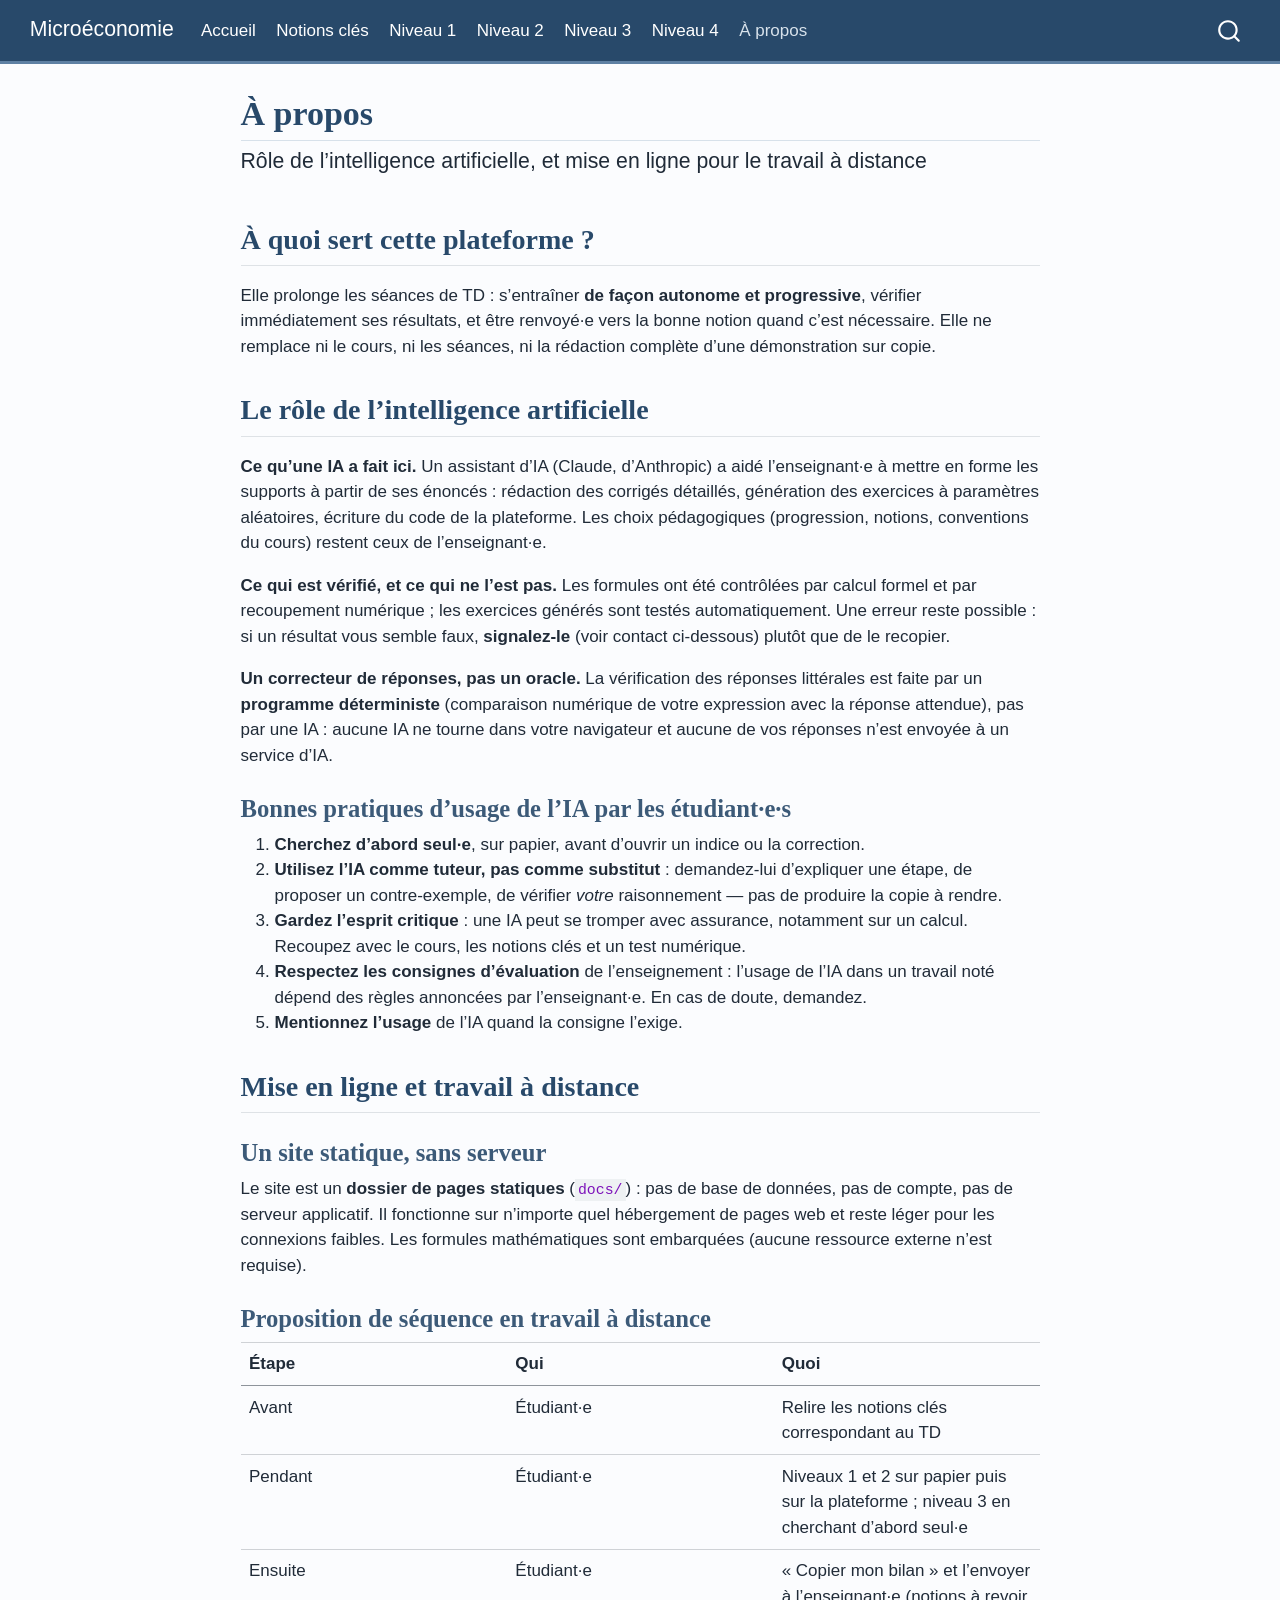
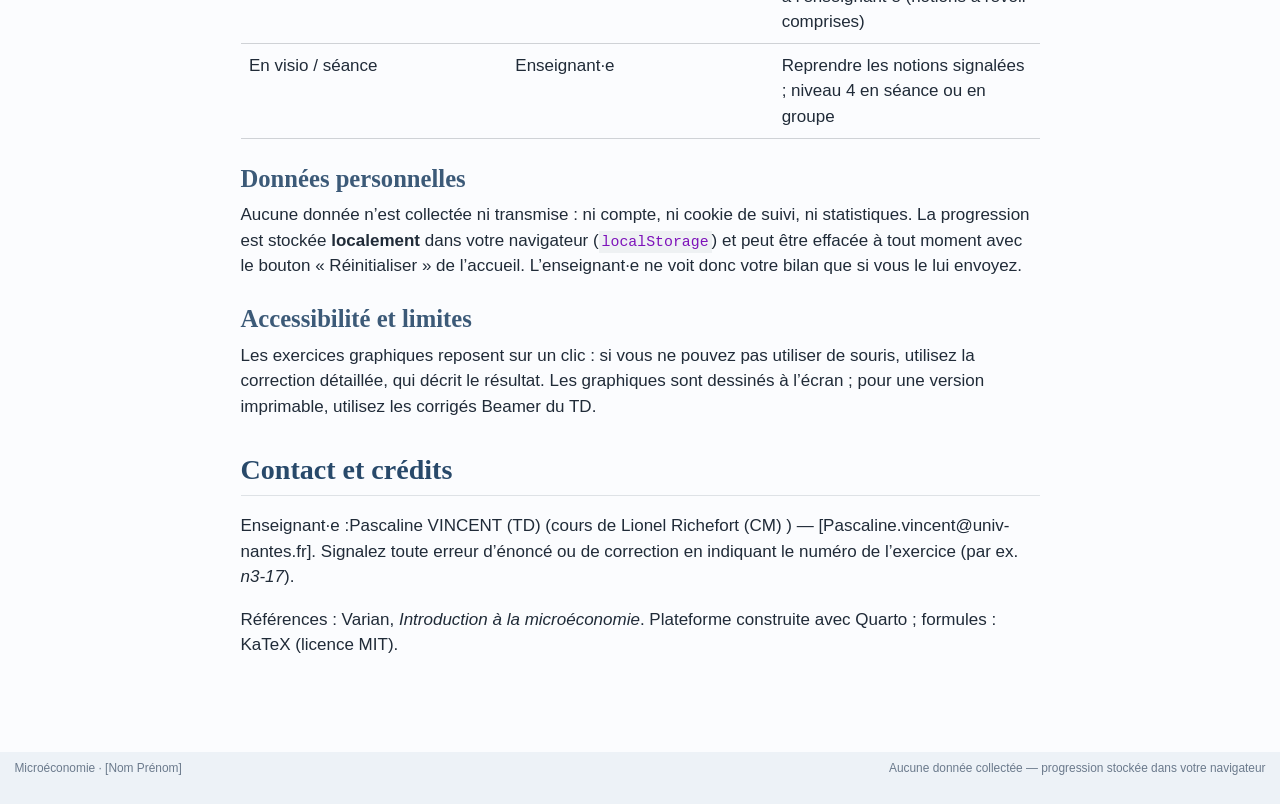
==== docs/a-propos.html @ 0ec4f23d "Add files via upload" ====
<!DOCTYPE html>
<html xmlns="http://www.w3.org/1999/xhtml" lang="fr" xml:lang="fr"><head>

<meta charset="utf-8">
<meta name="generator" content="quarto-1.9.38">

<meta name="viewport" content="width=device-width, initial-scale=1.0, user-scalable=yes">


<title>À propos – Microéconomie</title>
<style>
/* Default styles provided by pandoc.
** See https://pandoc.org/MANUAL.html#variables-for-html for config info.
*/
code{white-space: pre-wrap;}
span.smallcaps{font-variant: small-caps;}
div.columns{display: flex; gap: min(4vw, 1.5em);}
div.column{flex: auto; overflow-x: auto;}
div.hanging-indent{margin-left: 1.5em; text-indent: -1.5em;}
ul.task-list{list-style: none;}
ul.task-list li input[type="checkbox"] {
  width: 0.8em;
  margin: 0 0.8em 0.2em -1em; /* quarto-specific, see https://github.com/quarto-dev/quarto-cli/issues/4556 */ 
  vertical-align: middle;
}
</style>


<script src="site_libs/quarto-nav/quarto-nav.js"></script>
<script src="site_libs/quarto-nav/headroom.min.js"></script>
<script src="site_libs/clipboard/clipboard.min.js"></script>
<script src="site_libs/quarto-search/autocomplete.umd.js"></script>
<script src="site_libs/quarto-search/fuse.min.js"></script>
<script src="site_libs/quarto-search/quarto-search.js"></script>
<meta name="quarto:offset" content="./">
<script src="site_libs/quarto-html/quarto.js" type="module"></script>
<script src="site_libs/quarto-html/tabsets/tabsets.js" type="module"></script>
<script src="site_libs/quarto-html/popper.min.js"></script>
<script src="site_libs/quarto-html/tippy.umd.min.js"></script>
<script src="site_libs/quarto-html/anchor.min.js"></script>
<link href="site_libs/quarto-html/tippy.css" rel="stylesheet">
<link href="site_libs/quarto-html/quarto-syntax-highlighting-15634bcf2e68342d4ad2dfa704d543f6.css" rel="stylesheet" id="quarto-text-highlighting-styles">
<script src="site_libs/bootstrap/bootstrap.min.js"></script>
<link href="site_libs/bootstrap/bootstrap-icons.css" rel="stylesheet">
<link href="site_libs/bootstrap/bootstrap-a331d33c6b200ce7b95aff8e37c7d122.min.css" rel="stylesheet" append-hash="true" id="quarto-bootstrap" data-mode="light">
<script id="quarto-search-options" type="application/json">{
  "location": "navbar",
  "copy-button": false,
  "collapse-after": 3,
  "panel-placement": "end",
  "type": "overlay",
  "limit": 50,
  "keyboard-shortcut": [
    "f",
    "/",
    "s"
  ],
  "show-item-context": false,
  "language": {
    "search-no-results-text": "Pas de résultats",
    "search-matching-documents-text": "documents trouvés",
    "search-copy-link-title": "Copier le lien vers la recherche",
    "search-hide-matches-text": "Cacher les correspondances additionnelles",
    "search-more-match-text": "correspondance de plus dans ce document",
    "search-more-matches-text": "correspondances de plus dans ce document",
    "search-clear-button-title": "Effacer",
    "search-text-placeholder": "",
    "search-detached-cancel-button-title": "Annuler",
    "search-submit-button-title": "Envoyer",
    "search-label": "Recherche"
  }
}</script>


<link rel="stylesheet" href="assets/platform.css">
</head>

<body class="nav-fixed fullcontent quarto-light">

<div id="quarto-search-results"></div>
  <header id="quarto-header" class="headroom fixed-top">
    <nav class="navbar navbar-expand-lg " data-bs-theme="dark">
      <div class="navbar-container container-fluid">
      <div class="navbar-brand-container mx-auto">
    <a class="navbar-brand" href="./index.html">
    <span class="navbar-title">Microéconomie</span>
    </a>
  </div>
            <div id="quarto-search" class="" title="Recherche"></div>
          <button class="navbar-toggler" type="button" data-bs-toggle="collapse" data-bs-target="#navbarCollapse" aria-controls="navbarCollapse" role="menu" aria-expanded="false" aria-label="Basculer la navigation" onclick="if (window.quartoToggleHeadroom) { window.quartoToggleHeadroom(); }">
  <span class="navbar-toggler-icon"></span>
</button>
          <div class="collapse navbar-collapse" id="navbarCollapse">
            <ul class="navbar-nav navbar-nav-scroll me-auto">
  <li class="nav-item">
    <a class="nav-link" href="./index.html"> 
<span class="menu-text">Accueil</span></a>
  </li>  
  <li class="nav-item">
    <a class="nav-link" href="./cours.html"> 
<span class="menu-text">Notions clés</span></a>
  </li>  
  <li class="nav-item">
    <a class="nav-link" href="./niveau1.html"> 
<span class="menu-text">Niveau 1</span></a>
  </li>  
  <li class="nav-item">
    <a class="nav-link" href="./niveau2.html"> 
<span class="menu-text">Niveau 2</span></a>
  </li>  
  <li class="nav-item">
    <a class="nav-link" href="./niveau3.html"> 
<span class="menu-text">Niveau 3</span></a>
  </li>  
  <li class="nav-item">
    <a class="nav-link" href="./niveau4.html"> 
<span class="menu-text">Niveau 4</span></a>
  </li>  
  <li class="nav-item">
    <a class="nav-link active" href="./a-propos.html" aria-current="page"> 
<span class="menu-text">À propos</span></a>
  </li>  
</ul>
          </div> <!-- /navcollapse -->
            <div class="quarto-navbar-tools">
</div>
      </div> <!-- /container-fluid -->
    </nav>
</header>
<!-- content -->
<div id="quarto-content" class="quarto-container page-columns page-rows-contents page-layout-article page-navbar">
<!-- sidebar -->
<!-- margin-sidebar -->
    
<!-- main -->
<main class="content" id="quarto-document-content">

<header id="title-block-header" class="quarto-title-block default">
<div class="quarto-title">
<h1 class="title">À propos</h1>
<p class="subtitle lead">Rôle de l’intelligence artificielle, et mise en ligne pour le travail à distance</p>
</div>



<div class="quarto-title-meta">

    
  
    
  </div>
  


</header>


<div class="pv-wrap">
<section id="à-quoi-sert-cette-plateforme" class="level2">
<h2 class="anchored" data-anchor-id="à-quoi-sert-cette-plateforme">À quoi sert cette plateforme ?</h2>
<p>Elle prolonge les séances de TD : s’entraîner <strong>de façon autonome et progressive</strong>, vérifier immédiatement ses résultats, et être renvoyé·e vers la bonne notion quand c’est nécessaire. Elle ne remplace ni le cours, ni les séances, ni la rédaction complète d’une démonstration sur copie.</p>
</section>
<section id="ia" class="level2">
<h2 class="anchored" data-anchor-id="ia">Le rôle de l’intelligence artificielle</h2>
<p><strong>Ce qu’une IA a fait ici.</strong> Un assistant d’IA (Claude, d’Anthropic) a aidé l’enseignant·e à mettre en forme les supports à partir de ses énoncés : rédaction des corrigés détaillés, génération des exercices à paramètres aléatoires, écriture du code de la plateforme. Les choix pédagogiques (progression, notions, conventions du cours) restent ceux de l’enseignant·e.</p>
<p><strong>Ce qui est vérifié, et ce qui ne l’est pas.</strong> Les formules ont été contrôlées par calcul formel et par recoupement numérique ; les exercices générés sont testés automatiquement. Une erreur reste possible : si un résultat vous semble faux, <strong>signalez-le</strong> (voir contact ci-dessous) plutôt que de le recopier.</p>
<p><strong>Un correcteur de réponses, pas un oracle.</strong> La vérification des réponses littérales est faite par un <strong>programme déterministe</strong> (comparaison numérique de votre expression avec la réponse attendue), pas par une IA : aucune IA ne tourne dans votre navigateur et aucune de vos réponses n’est envoyée à un service d’IA.</p>
<section id="bonnes-pratiques-dusage-de-lia-par-les-étudiantes" class="level3">
<h3 class="anchored" data-anchor-id="bonnes-pratiques-dusage-de-lia-par-les-étudiantes">Bonnes pratiques d’usage de l’IA par les étudiant·e·s</h3>
<ol type="1">
<li><strong>Cherchez d’abord seul·e</strong>, sur papier, avant d’ouvrir un indice ou la correction.</li>
<li><strong>Utilisez l’IA comme tuteur, pas comme substitut</strong> : demandez-lui d’expliquer une étape, de proposer un contre-exemple, de vérifier <em>votre</em> raisonnement — pas de produire la copie à rendre.</li>
<li><strong>Gardez l’esprit critique</strong> : une IA peut se tromper avec assurance, notamment sur un calcul. Recoupez avec le cours, les notions clés et un test numérique.</li>
<li><strong>Respectez les consignes d’évaluation</strong> de l’enseignement : l’usage de l’IA dans un travail noté dépend des règles annoncées par l’enseignant·e. En cas de doute, demandez.</li>
<li><strong>Mentionnez l’usage</strong> de l’IA quand la consigne l’exige.</li>
</ol>
</section>
</section>
<section id="mise-en-ligne" class="level2">
<h2 class="anchored" data-anchor-id="mise-en-ligne">Mise en ligne et travail à distance</h2>
<section id="un-site-statique-sans-serveur" class="level3">
<h3 class="anchored" data-anchor-id="un-site-statique-sans-serveur">Un site statique, sans serveur</h3>
<p>Le site est un <strong>dossier de pages statiques</strong> (<code>docs/</code>) : pas de base de données, pas de compte, pas de serveur applicatif. Il fonctionne sur n’importe quel hébergement de pages web et reste léger pour les connexions faibles. Les formules mathématiques sont embarquées (aucune ressource externe n’est requise).</p>
</section>
<section id="proposition-de-séquence-en-travail-à-distance" class="level3">
<h3 class="anchored" data-anchor-id="proposition-de-séquence-en-travail-à-distance">Proposition de séquence en travail à distance</h3>
<table class="caption-top table">
<colgroup>
<col style="width: 33%">
<col style="width: 33%">
<col style="width: 33%">
</colgroup>
<thead>
<tr class="header">
<th style="text-align: left;">Étape</th>
<th style="text-align: left;">Qui</th>
<th style="text-align: left;">Quoi</th>
</tr>
</thead>
<tbody>
<tr class="odd">
<td style="text-align: left;">Avant</td>
<td style="text-align: left;">Étudiant·e</td>
<td style="text-align: left;">Relire les notions clés correspondant au TD</td>
</tr>
<tr class="even">
<td style="text-align: left;">Pendant</td>
<td style="text-align: left;">Étudiant·e</td>
<td style="text-align: left;">Niveaux 1 et 2 sur papier puis sur la plateforme ; niveau 3 en cherchant d’abord seul·e</td>
</tr>
<tr class="odd">
<td style="text-align: left;">Ensuite</td>
<td style="text-align: left;">Étudiant·e</td>
<td style="text-align: left;">« Copier mon bilan » et l’envoyer à l’enseignant·e (notions à revoir comprises)</td>
</tr>
<tr class="even">
<td style="text-align: left;">En visio / séance</td>
<td style="text-align: left;">Enseignant·e</td>
<td style="text-align: left;">Reprendre les notions signalées ; niveau 4 en séance ou en groupe</td>
</tr>
</tbody>
</table>
</section>
<section id="données-personnelles" class="level3">
<h3 class="anchored" data-anchor-id="données-personnelles">Données personnelles</h3>
<p>Aucune donnée n’est collectée ni transmise : ni compte, ni cookie de suivi, ni statistiques. La progression est stockée <strong>localement</strong> dans votre navigateur (<code>localStorage</code>) et peut être effacée à tout moment avec le bouton « Réinitialiser » de l’accueil. L’enseignant·e ne voit donc votre bilan que si vous le lui envoyez.</p>
</section>
<section id="accessibilité-et-limites" class="level3">
<h3 class="anchored" data-anchor-id="accessibilité-et-limites">Accessibilité et limites</h3>
<p>Les exercices graphiques reposent sur un clic : si vous ne pouvez pas utiliser de souris, utilisez la correction détaillée, qui décrit le résultat. Les graphiques sont dessinés à l’écran ; pour une version imprimable, utilisez les corrigés Beamer du TD.</p>
</section>
</section>
<section id="contact" class="level2">
<h2 class="anchored" data-anchor-id="contact">Contact et crédits</h2>
<p>Enseignant·e :Pascaline VINCENT (TD) (cours de Lionel Richefort (CM) ) — [Pascaline.vincent@univ-nantes.fr]. Signalez toute erreur d’énoncé ou de correction en indiquant le numéro de l’exercice (par ex. <em>n3-17</em>).</p>
<p>Références : Varian, <em>Introduction à la microéconomie</em>. Plateforme construite avec Quarto ; formules : KaTeX (licence MIT).</p>
</section>
</div>



</main> <!-- /main -->
<script src="assets/platform.js"></script>
<script src="assets/exercises.js"></script>
<script id="quarto-html-after-body" type="application/javascript">
  window.document.addEventListener("DOMContentLoaded", function (event) {
    const icon = "";
    const anchorJS = new window.AnchorJS();
    anchorJS.options = {
      placement: 'right',
      icon: icon
    };
    anchorJS.add('.anchored');
    const isCodeAnnotation = (el) => {
      for (const clz of el.classList) {
        if (clz.startsWith('code-annotation-')) {                     
          return true;
        }
      }
      return false;
    }
    const onCopySuccess = function(e) {
      // button target
      const button = e.trigger;
      // don't keep focus
      button.blur();
      // flash "checked"
      button.classList.add('code-copy-button-checked');
      var currentTitle = button.getAttribute("title");
      button.setAttribute("title", "Copié");
      let tooltip;
      if (window.bootstrap) {
        button.setAttribute("data-bs-toggle", "tooltip");
        button.setAttribute("data-bs-placement", "left");
        button.setAttribute("data-bs-title", "Copié");
        tooltip = new bootstrap.Tooltip(button, 
          { trigger: "manual", 
            customClass: "code-copy-button-tooltip",
            offset: [0, -8]});
        tooltip.show();    
      }
      setTimeout(function() {
        if (tooltip) {
          tooltip.hide();
          button.removeAttribute("data-bs-title");
          button.removeAttribute("data-bs-toggle");
          button.removeAttribute("data-bs-placement");
        }
        button.setAttribute("title", currentTitle);
        button.classList.remove('code-copy-button-checked');
      }, 1000);
      // clear code selection
      e.clearSelection();
    }
    const getTextToCopy = function(trigger) {
      const outerScaffold = trigger.parentElement.cloneNode(true);
      const codeEl = outerScaffold.querySelector('code');
      for (const childEl of codeEl.children) {
        if (isCodeAnnotation(childEl)) {
          childEl.remove();
        }
      }
      return codeEl.innerText;
    }
    const clipboard = new window.ClipboardJS('.code-copy-button:not([data-in-quarto-modal])', {
      text: getTextToCopy
    });
    clipboard.on('success', onCopySuccess);
    if (window.document.getElementById('quarto-embedded-source-code-modal')) {
      const clipboardModal = new window.ClipboardJS('.code-copy-button[data-in-quarto-modal]', {
        text: getTextToCopy,
        container: window.document.getElementById('quarto-embedded-source-code-modal')
      });
      clipboardModal.on('success', onCopySuccess);
    }
      var localhostRegex = new RegExp(/^(?:http|https):\/\/localhost\:?[0-9]*\//);
      var mailtoRegex = new RegExp(/^mailto:/);
        var filterRegex = new RegExp('/' + window.location.host + '/');
      var isInternal = (href) => {
          return filterRegex.test(href) || localhostRegex.test(href) || mailtoRegex.test(href);
      }
      // Inspect non-navigation links and adorn them if external
     var links = window.document.querySelectorAll('a[href]:not(.nav-link):not(.navbar-brand):not(.toc-action):not(.sidebar-link):not(.sidebar-item-toggle):not(.pagination-link):not(.no-external):not([aria-hidden]):not(.dropdown-item):not(.quarto-navigation-tool):not(.about-link)');
      for (var i=0; i<links.length; i++) {
        const link = links[i];
        if (!isInternal(link.href)) {
          // undo the damage that might have been done by quarto-nav.js in the case of
          // links that we want to consider external
          if (link.dataset.originalHref !== undefined) {
            link.href = link.dataset.originalHref;
          }
        }
      }
    function tippyHover(el, contentFn, onTriggerFn, onUntriggerFn) {
      const config = {
        allowHTML: true,
        maxWidth: 500,
        delay: 100,
        arrow: false,
        appendTo: function(el) {
            return el.parentElement;
        },
        interactive: true,
        interactiveBorder: 10,
        theme: 'quarto',
        placement: 'bottom-start',
      };
      if (contentFn) {
        config.content = contentFn;
      }
      if (onTriggerFn) {
        config.onTrigger = onTriggerFn;
      }
      if (onUntriggerFn) {
        config.onUntrigger = onUntriggerFn;
      }
      window.tippy(el, config); 
    }
    const noterefs = window.document.querySelectorAll('a[role="doc-noteref"]');
    for (var i=0; i<noterefs.length; i++) {
      const ref = noterefs[i];
      tippyHover(ref, function() {
        // use id or data attribute instead here
        let href = ref.getAttribute('data-footnote-href') || ref.getAttribute('href');
        try { href = new URL(href).hash; } catch {}
        const id = href.replace(/^#\/?/, "");
        const note = window.document.getElementById(id);
        if (note) {
          return note.innerHTML;
        } else {
          return "";
        }
      });
    }
    const xrefs = window.document.querySelectorAll('a.quarto-xref');
    const processXRef = (id, note) => {
      // Strip column container classes
      const stripColumnClz = (el) => {
        el.classList.remove("page-full", "page-columns");
        if (el.children) {
          for (const child of el.children) {
            stripColumnClz(child);
          }
        }
      }
      stripColumnClz(note)
      if (id === null || id.startsWith('sec-')) {
        // Special case sections, only their first couple elements
        const container = document.createElement("div");
        if (note.children && note.children.length > 2) {
          container.appendChild(note.children[0].cloneNode(true));
          for (let i = 1; i < note.children.length; i++) {
            const child = note.children[i];
            if (child.tagName === "P" && child.innerText === "") {
              continue;
            } else {
              container.appendChild(child.cloneNode(true));
              break;
            }
          }
          if (window.Quarto?.typesetMath) {
            window.Quarto.typesetMath(container);
          }
          return container.innerHTML
        } else {
          if (window.Quarto?.typesetMath) {
            window.Quarto.typesetMath(note);
          }
          return note.innerHTML;
        }
      } else {
        // Remove any anchor links if they are present
        const anchorLink = note.querySelector('a.anchorjs-link');
        if (anchorLink) {
          anchorLink.remove();
        }
        if (window.Quarto?.typesetMath) {
          window.Quarto.typesetMath(note);
        }
        if (note.classList.contains("callout")) {
          return note.outerHTML;
        } else {
          return note.innerHTML;
        }
      }
    }
    for (var i=0; i<xrefs.length; i++) {
      const xref = xrefs[i];
      tippyHover(xref, undefined, function(instance) {
        instance.disable();
        let url = xref.getAttribute('href');
        let hash = undefined; 
        if (url.startsWith('#')) {
          hash = url;
        } else {
          try { hash = new URL(url).hash; } catch {}
        }
        if (hash) {
          const id = hash.replace(/^#\/?/, "");
          const note = window.document.getElementById(id);
          if (note !== null) {
            try {
              const html = processXRef(id, note.cloneNode(true));
              instance.setContent(html);
            } finally {
              instance.enable();
              instance.show();
            }
          } else {
            // See if we can fetch this
            fetch(url.split('#')[0])
            .then(res => res.text())
            .then(html => {
              const parser = new DOMParser();
              const htmlDoc = parser.parseFromString(html, "text/html");
              const note = htmlDoc.getElementById(id);
              if (note !== null) {
                const html = processXRef(id, note);
                instance.setContent(html);
              } 
            }).finally(() => {
              instance.enable();
              instance.show();
            });
          }
        } else {
          // See if we can fetch a full url (with no hash to target)
          // This is a special case and we should probably do some content thinning / targeting
          fetch(url)
          .then(res => res.text())
          .then(html => {
            const parser = new DOMParser();
            const htmlDoc = parser.parseFromString(html, "text/html");
            const note = htmlDoc.querySelector('main.content');
            if (note !== null) {
              // This should only happen for chapter cross references
              // (since there is no id in the URL)
              // remove the first header
              if (note.children.length > 0 && note.children[0].tagName === "HEADER") {
                note.children[0].remove();
              }
              const html = processXRef(null, note);
              instance.setContent(html);
            } 
          }).finally(() => {
            instance.enable();
            instance.show();
          });
        }
      }, function(instance) {
      });
    }
        let selectedAnnoteEl;
        const selectorForAnnotation = ( cell, annotation) => {
          let cellAttr = 'data-code-cell="' + cell + '"';
          let lineAttr = 'data-code-annotation="' +  annotation + '"';
          const selector = 'span[' + cellAttr + '][' + lineAttr + ']';
          return selector;
        }
        const selectCodeLines = (annoteEl) => {
          const doc = window.document;
          const targetCell = annoteEl.getAttribute("data-target-cell");
          const targetAnnotation = annoteEl.getAttribute("data-target-annotation");
          const annoteSpan = window.document.querySelector(selectorForAnnotation(targetCell, targetAnnotation));
          const lines = annoteSpan.getAttribute("data-code-lines").split(",");
          const lineIds = lines.map((line) => {
            return targetCell + "-" + line;
          })
          let top = null;
          let height = null;
          let parent = null;
          if (lineIds.length > 0) {
              //compute the position of the single el (top and bottom and make a div)
              const el = window.document.getElementById(lineIds[0]);
              top = el.offsetTop;
              height = el.offsetHeight;
              parent = el.parentElement.parentElement;
            if (lineIds.length > 1) {
              const lastEl = window.document.getElementById(lineIds[lineIds.length - 1]);
              const bottom = lastEl.offsetTop + lastEl.offsetHeight;
              height = bottom - top;
            }
            if (top !== null && height !== null && parent !== null) {
              // cook up a div (if necessary) and position it 
              let div = window.document.getElementById("code-annotation-line-highlight");
              if (div === null) {
                div = window.document.createElement("div");
                div.setAttribute("id", "code-annotation-line-highlight");
                div.style.position = 'absolute';
                parent.appendChild(div);
              }
              div.style.top = top - 2 + "px";
              div.style.height = height + 4 + "px";
              div.style.left = 0;
              let gutterDiv = window.document.getElementById("code-annotation-line-highlight-gutter");
              if (gutterDiv === null) {
                gutterDiv = window.document.createElement("div");
                gutterDiv.setAttribute("id", "code-annotation-line-highlight-gutter");
                gutterDiv.style.position = 'absolute';
                const codeCell = window.document.getElementById(targetCell);
                const gutter = codeCell.querySelector('.code-annotation-gutter');
                gutter.appendChild(gutterDiv);
              }
              gutterDiv.style.top = top - 2 + "px";
              gutterDiv.style.height = height + 4 + "px";
            }
            selectedAnnoteEl = annoteEl;
          }
        };
        const unselectCodeLines = () => {
          const elementsIds = ["code-annotation-line-highlight", "code-annotation-line-highlight-gutter"];
          elementsIds.forEach((elId) => {
            const div = window.document.getElementById(elId);
            if (div) {
              div.remove();
            }
          });
          selectedAnnoteEl = undefined;
        };
          // Handle positioning of the toggle
      window.addEventListener(
        "resize",
        throttle(() => {
          elRect = undefined;
          if (selectedAnnoteEl) {
            selectCodeLines(selectedAnnoteEl);
          }
        }, 10)
      );
      function throttle(fn, ms) {
      let throttle = false;
      let timer;
        return (...args) => {
          if(!throttle) { // first call gets through
              fn.apply(this, args);
              throttle = true;
          } else { // all the others get throttled
              if(timer) clearTimeout(timer); // cancel #2
              timer = setTimeout(() => {
                fn.apply(this, args);
                timer = throttle = false;
              }, ms);
          }
        };
      }
        // Attach click handler to the DT
        const annoteDls = window.document.querySelectorAll('dt[data-target-cell]');
        for (const annoteDlNode of annoteDls) {
          annoteDlNode.addEventListener('click', (event) => {
            const clickedEl = event.target;
            if (clickedEl !== selectedAnnoteEl) {
              unselectCodeLines();
              const activeEl = window.document.querySelector('dt[data-target-cell].code-annotation-active');
              if (activeEl) {
                activeEl.classList.remove('code-annotation-active');
              }
              selectCodeLines(clickedEl);
              clickedEl.classList.add('code-annotation-active');
            } else {
              // Unselect the line
              unselectCodeLines();
              clickedEl.classList.remove('code-annotation-active');
            }
          });
        }
    const findCites = (el) => {
      const parentEl = el.parentElement;
      if (parentEl) {
        const cites = parentEl.dataset.cites;
        if (cites) {
          return {
            el,
            cites: cites.split(' ')
          };
        } else {
          return findCites(el.parentElement)
        }
      } else {
        return undefined;
      }
    };
    var bibliorefs = window.document.querySelectorAll('a[role="doc-biblioref"]');
    for (var i=0; i<bibliorefs.length; i++) {
      const ref = bibliorefs[i];
      const citeInfo = findCites(ref);
      if (citeInfo) {
        tippyHover(citeInfo.el, function() {
          var popup = window.document.createElement('div');
          citeInfo.cites.forEach(function(cite) {
            var citeDiv = window.document.createElement('div');
            citeDiv.classList.add('hanging-indent');
            citeDiv.classList.add('csl-entry');
            var biblioDiv = window.document.getElementById('ref-' + cite);
            if (biblioDiv) {
              citeDiv.innerHTML = biblioDiv.innerHTML;
            }
            popup.appendChild(citeDiv);
          });
          return popup.innerHTML;
        });
      }
    }
  });
  </script>
</div> <!-- /content -->
<footer class="footer">
  <div class="nav-footer">
    <div class="nav-footer-left">
<p>Microéconomie · [Nom Prénom]</p>
</div>   
    <div class="nav-footer-center">
      &nbsp;
    </div>
    <div class="nav-footer-right">
<p>Aucune donnée collectée — progression stockée dans votre navigateur</p>
</div>
  </div>
</footer>




</body></html>
---- docs/site_libs/quarto-html/tippy.css ----
.tippy-box[data-animation=fade][data-state=hidden]{opacity:0}[data-tippy-root]{max-width:calc(100vw - 10px)}.tippy-box{position:relative;background-color:#333;color:#fff;border-radius:4px;font-size:14px;line-height:1.4;white-space:normal;outline:0;transition-property:transform,visibility,opacity}.tippy-box[data-placement^=top]>.tippy-arrow{bottom:0}.tippy-box[data-placement^=top]>.tippy-arrow:before{bottom:-7px;left:0;border-width:8px 8px 0;border-top-color:initial;transform-origin:center top}.tippy-box[data-placement^=bottom]>.tippy-arrow{top:0}.tippy-box[data-placement^=bottom]>.tippy-arrow:before{top:-7px;left:0;border-width:0 8px 8px;border-bottom-color:initial;transform-origin:center bottom}.tippy-box[data-placement^=left]>.tippy-arrow{right:0}.tippy-box[data-placement^=left]>.tippy-arrow:before{border-width:8px 0 8px 8px;border-left-color:initial;right:-7px;transform-origin:center left}.tippy-box[data-placement^=right]>.tippy-arrow{left:0}.tippy-box[data-placement^=right]>.tippy-arrow:before{left:-7px;border-width:8px 8px 8px 0;border-right-color:initial;transform-origin:center right}.tippy-box[data-inertia][data-state=visible]{transition-timing-function:cubic-bezier(.54,1.5,.38,1.11)}.tippy-arrow{width:16px;height:16px;color:#333}.tippy-arrow:before{content:"";position:absolute;border-color:transparent;border-style:solid}.tippy-content{position:relative;padding:5px 9px;z-index:1}
---- docs/site_libs/quarto-html/quarto-syntax-highlighting-15634bcf2e68342d4ad2dfa704d543f6.css ----
/* quarto syntax highlight colors */
:root {
  --quarto-hl-ot-color: #003B4F;
  --quarto-hl-at-color: #657422;
  --quarto-hl-ss-color: #20794D;
  --quarto-hl-an-color: #5E5E5E;
  --quarto-hl-fu-color: #4758AB;
  --quarto-hl-st-color: #20794D;
  --quarto-hl-cf-color: #003B4F;
  --quarto-hl-op-color: #5E5E5E;
  --quarto-hl-er-color: #AD0000;
  --quarto-hl-bn-color: #AD0000;
  --quarto-hl-al-color: #AD0000;
  --quarto-hl-va-color: #111111;
  --quarto-hl-bu-color: inherit;
  --quarto-hl-ex-color: inherit;
  --quarto-hl-pp-color: #AD0000;
  --quarto-hl-in-color: #5E5E5E;
  --quarto-hl-vs-color: #20794D;
  --quarto-hl-wa-color: #5E5E5E;
  --quarto-hl-do-color: #5E5E5E;
  --quarto-hl-im-color: #00769E;
  --quarto-hl-ch-color: #20794D;
  --quarto-hl-dt-color: #AD0000;
  --quarto-hl-fl-color: #AD0000;
  --quarto-hl-co-color: #5E5E5E;
  --quarto-hl-cv-color: #5E5E5E;
  --quarto-hl-cn-color: #8f5902;
  --quarto-hl-sc-color: #5E5E5E;
  --quarto-hl-dv-color: #AD0000;
  --quarto-hl-kw-color: #003B4F;
}

/* other quarto variables */
:root {
  --quarto-font-monospace: SFMono-Regular, Menlo, Monaco, Consolas, "Liberation Mono", "Courier New", monospace;
}

/* syntax highlight based on Pandoc's rules */
pre > code.sourceCode > span {
  color: #003B4F;
}

code.sourceCode > span {
  color: #003B4F;
}

div.sourceCode,
div.sourceCode pre.sourceCode {
  color: #003B4F;
}

/* Normal */
code span {
  color: #003B4F;
}

/* Alert */
code span.al {
  color: #AD0000;
  font-style: inherit;
}

/* Annotation */
code span.an {
  color: #5E5E5E;
  font-style: inherit;
}

/* Attribute */
code span.at {
  color: #657422;
  font-style: inherit;
}

/* BaseN */
code span.bn {
  color: #AD0000;
  font-style: inherit;
}

/* BuiltIn */
code span.bu {
  font-style: inherit;
}

/* ControlFlow */
code span.cf {
  color: #003B4F;
  font-weight: bold;
  font-style: inherit;
}

/* Char */
code span.ch {
  color: #20794D;
  font-style: inherit;
}

/* Constant */
code span.cn {
  color: #8f5902;
  font-style: inherit;
}

/* Comment */
code span.co {
  color: #5E5E5E;
  font-style: inherit;
}

/* CommentVar */
code span.cv {
  color: #5E5E5E;
  font-style: italic;
}

/* Documentation */
code span.do {
  color: #5E5E5E;
  font-style: italic;
}

/* DataType */
code span.dt {
  color: #AD0000;
  font-style: inherit;
}

/* DecVal */
code span.dv {
  color: #AD0000;
  font-style: inherit;
}

/* Error */
code span.er {
  color: #AD0000;
  font-style: inherit;
}

/* Extension */
code span.ex {
  font-style: inherit;
}

/* Float */
code span.fl {
  color: #AD0000;
  font-style: inherit;
}

/* Function */
code span.fu {
  color: #4758AB;
  font-style: inherit;
}

/* Import */
code span.im {
  color: #00769E;
  font-style: inherit;
}

/* Information */
code span.in {
  color: #5E5E5E;
  font-style: inherit;
}

/* Keyword */
code span.kw {
  color: #003B4F;
  font-weight: bold;
  font-style: inherit;
}

/* Operator */
code span.op {
  color: #5E5E5E;
  font-style: inherit;
}

/* Other */
code span.ot {
  color: #003B4F;
  font-style: inherit;
}

/* Preprocessor */
code span.pp {
  color: #AD0000;
  font-style: inherit;
}

/* SpecialChar */
code span.sc {
  color: #5E5E5E;
  font-style: inherit;
}

/* SpecialString */
code span.ss {
  color: #20794D;
  font-style: inherit;
}

/* String */
code span.st {
  color: #20794D;
  font-style: inherit;
}

/* Variable */
code span.va {
  color: #111111;
  font-style: inherit;
}

/* VerbatimString */
code span.vs {
  color: #20794D;
  font-style: inherit;
}

/* Warning */
code span.wa {
  color: #5E5E5E;
  font-style: italic;
}

.prevent-inlining {
  content: "</";
}

/*# sourceMappingURL=f23921c56f73e400b49028c9186a1aa0.css.map */
---- docs/assets/platform.css ----
:root{
  --pv-blue:#3D6C99; --pv-deep:#28496A; --pv-slate:#5E80A3; --pv-muted:#6B7A8C;
  --pv-pale:#EDF2F7; --pv-line:#D7E1EA; --pv-bg:#FBFCFE; --pv-calc:#2E6B3C; --pv-amber:#9C5518; --pv-bad:#A23B3B;
}
.pv-wrap{max-width:900px;margin:0 auto}
.pv-lead{color:var(--pv-muted);font-size:1.05rem}
.pv-card{background:#fff;border:1px solid var(--pv-line);border-left:4px solid var(--pv-blue);border-radius:6px;padding:1rem 1.15rem;margin:1.1rem 0;box-shadow:0 1px 2px rgba(40,73,106,.06)}
.pv-card.solved{border-left-color:var(--pv-calc)}
.pv-card.failed{border-left-color:var(--pv-amber)}
.pv-head{display:flex;flex-wrap:wrap;gap:.45rem;align-items:center;margin-bottom:.55rem}
.pv-badge{font-size:.72rem;letter-spacing:.04em;text-transform:uppercase;background:var(--pv-pale);color:var(--pv-deep);border:1px solid var(--pv-line);border-radius:999px;padding:.1rem .6rem}
.pv-badge.kind{background:var(--pv-deep);color:#fff;border-color:var(--pv-deep)}
.pv-title{font-family:Georgia,serif;font-weight:700;color:var(--pv-deep);font-size:1.05rem}
.pv-state{margin-left:auto;font-size:.8rem;color:var(--pv-muted)}
.pv-stmt{margin:.4rem 0 .7rem}
.pv-row{display:flex;flex-wrap:wrap;gap:.5rem;align-items:center;margin:.5rem 0}
.pv-input{font-size:1rem;padding:.4rem .6rem;border:1px solid var(--pv-slate);border-radius:5px;min-width:15rem;font-family:ui-monospace,Menlo,Consolas,monospace;background:#fff}
.pv-input:focus{outline:2px solid #9DB8D4}
.pv-btn{font-size:.9rem;border:1px solid var(--pv-blue);background:var(--pv-blue);color:#fff;border-radius:5px;padding:.38rem .85rem;cursor:pointer}
.pv-btn:hover{background:var(--pv-deep)}
.pv-btn.ghost{background:#fff;color:var(--pv-blue)}
.pv-btn.ghost:hover{background:var(--pv-pale)}
.pv-btn[disabled]{opacity:.5;cursor:default}
.pv-fb{margin:.5rem 0;padding:.55rem .8rem;border-radius:5px;font-size:.95rem}
.pv-fb.ok{background:#E8F3EA;border:1px solid #B5D6BC;color:#1F4F2B}
.pv-fb.ko{background:#FBF0E6;border:1px solid #E8C9A6;color:#6B3A10}
.pv-fb.info{background:var(--pv-pale);border:1px solid var(--pv-line);color:var(--pv-deep)}
.pv-hint{background:var(--pv-pale);border-left:3px solid var(--pv-slate);padding:.4rem .7rem;margin:.4rem 0;font-size:.93rem}
.pv-review{font-size:.9rem;margin:.4rem 0}
.pv-review a{background:#fff;border:1px solid var(--pv-slate);border-radius:999px;padding:.08rem .6rem;margin-right:.3rem;text-decoration:none;white-space:nowrap}
.pv-sol{border-left:3px solid var(--pv-calc);background:#F4FAF5;padding:.5rem .85rem;margin:.6rem 0;color:var(--pv-calc);font-size:.93rem}
.pv-sol ol{margin:.2rem 0 .2rem 1.1rem;padding:0}
.pv-sol li{margin:.25rem 0}
.pv-canvas{display:block;max-width:100%;border:1px solid var(--pv-line);border-radius:5px;background:#fff;cursor:crosshair;margin:.4rem 0}
.pv-canvas.nocursor{cursor:default}
.pv-choices label{display:block;border:1px solid var(--pv-line);border-radius:5px;padding:.4rem .7rem;margin:.3rem 0;cursor:pointer;background:#fff}
.pv-choices label:hover{background:var(--pv-pale)}
.pv-gchoices{display:grid;grid-template-columns:repeat(auto-fit,minmax(230px,1fr));gap:.6rem}
.pv-gchoices label{border:1px solid var(--pv-line);border-radius:5px;padding:.3rem;background:#fff;cursor:pointer;display:block;text-align:center}
.pv-gchoices canvas{max-width:100%}
.pv-slider{display:flex;gap:.6rem;align-items:center;margin:.25rem 0}
.pv-slider input[type=range]{flex:1;max-width:22rem}
.pv-parts .pv-part{border-top:1px dashed var(--pv-line);padding-top:.7rem;margin-top:.7rem}
.pv-part.locked{opacity:.45;pointer-events:none}
.pv-bar{height:10px;background:var(--pv-pale);border:1px solid var(--pv-line);border-radius:999px;overflow:hidden}
.pv-bar>span{display:block;height:100%;background:linear-gradient(90deg,var(--pv-slate),var(--pv-blue))}
.pv-levels{display:grid;grid-template-columns:repeat(auto-fit,minmax(200px,1fr));gap:.8rem;margin:1rem 0}
.pv-level{background:#fff;border:1px solid var(--pv-line);border-top:4px solid var(--pv-blue);border-radius:6px;padding:.8rem .95rem}
.pv-level h3{margin:.1rem 0 .3rem;font-size:1.05rem}
.pv-level small{color:var(--pv-muted)}
.pv-toolbar{display:flex;flex-wrap:wrap;gap:.5rem;margin:.6rem 0}
.pv-sectionh{margin-top:1.8rem;border-bottom:1px solid var(--pv-line);padding-bottom:.2rem}
.pv-key{background:var(--pv-pale);border:1px solid var(--pv-line);border-radius:6px;padding:.7rem 1rem;margin:.8rem 0}
.pv-key strong.t{color:var(--pv-deep)}
.pv-pitfall{background:#FBF0E6;border:1px solid #E8C9A6;border-radius:6px;padding:.6rem 1rem;margin:.8rem 0;color:#6B3A10}
.pv-weak a{margin-right:.4rem}
.pv-note{font-size:.88rem;color:var(--pv-muted)}
.pv-kbd{font-family:ui-monospace,Menlo,Consolas,monospace;background:var(--pv-pale);border:1px solid var(--pv-line);border-radius:4px;padding:0 .3rem}
.pv-gate{background:#FFF8E6;border:1px solid #EBD79A;border-radius:6px;padding:.6rem .9rem;margin:.8rem 0;color:#6B5310}
@media (max-width:600px){.pv-input{min-width:0;width:100%}}

.navbar-nav .nav-link{white-space:nowrap}
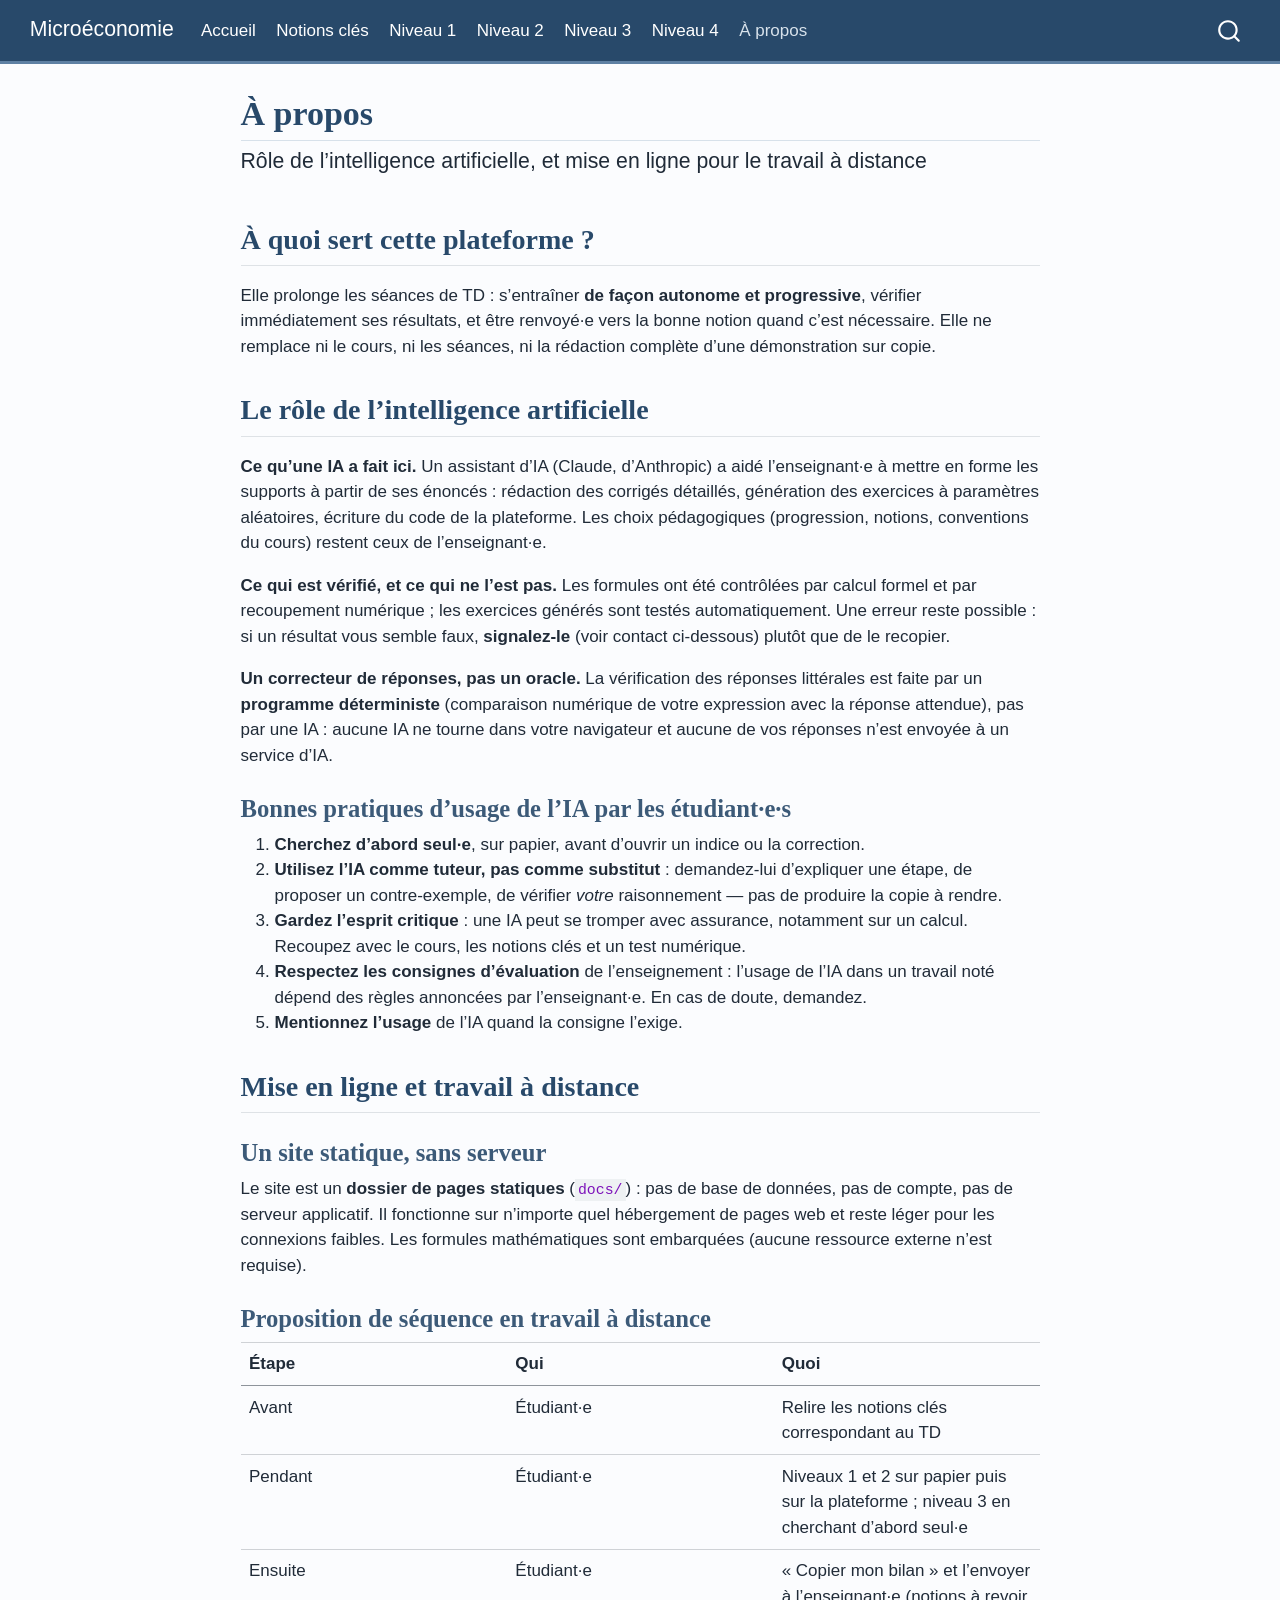
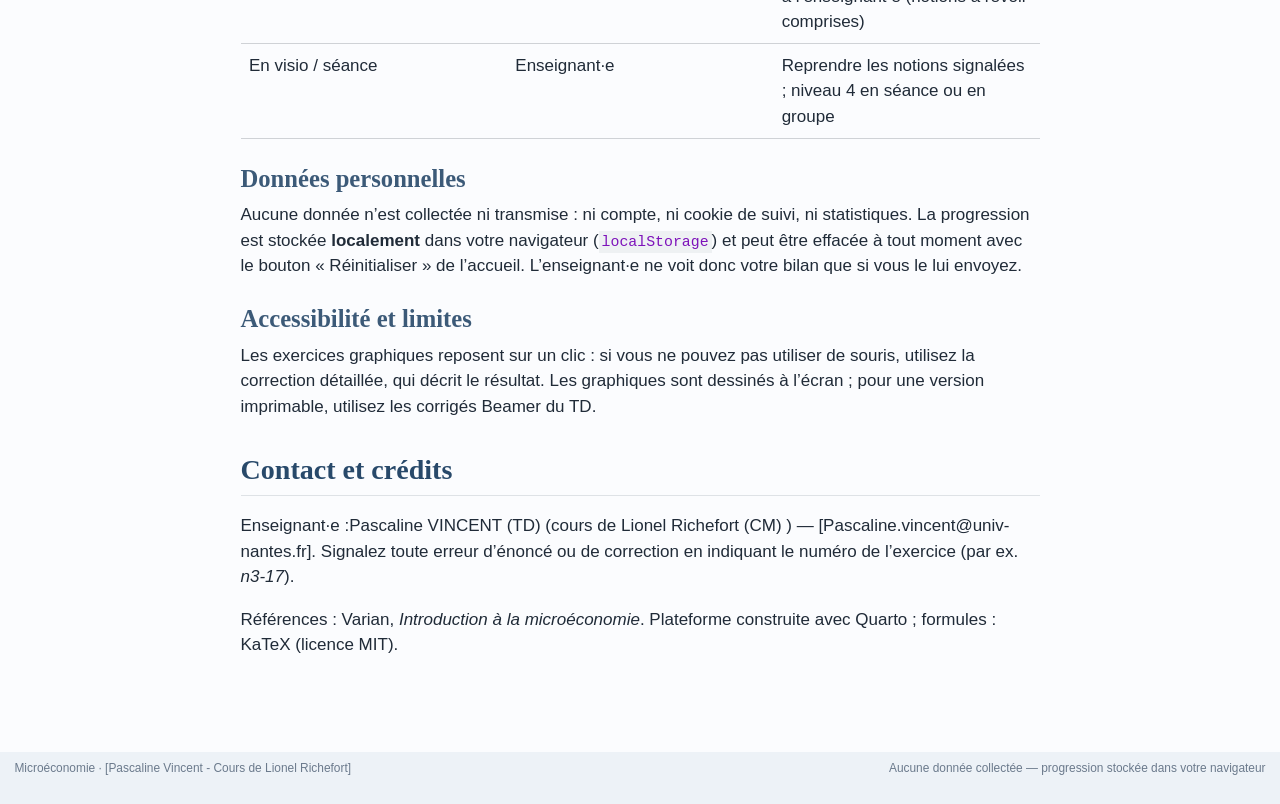
==== commit 19e34d12: "Add files via upload" ====
--- a/docs/a-propos.html
+++ b/docs/a-propos.html
@@ -646,7 +646,7 @@
 <footer class="footer">
   <div class="nav-footer">
     <div class="nav-footer-left">
-<p>Microéconomie · [Nom Prénom]</p>
+<p>Microéconomie · [Pascaline Vincent - Cours de Lionel Richefort]</p>
 </div>   
     <div class="nav-footer-center">
       &nbsp;
